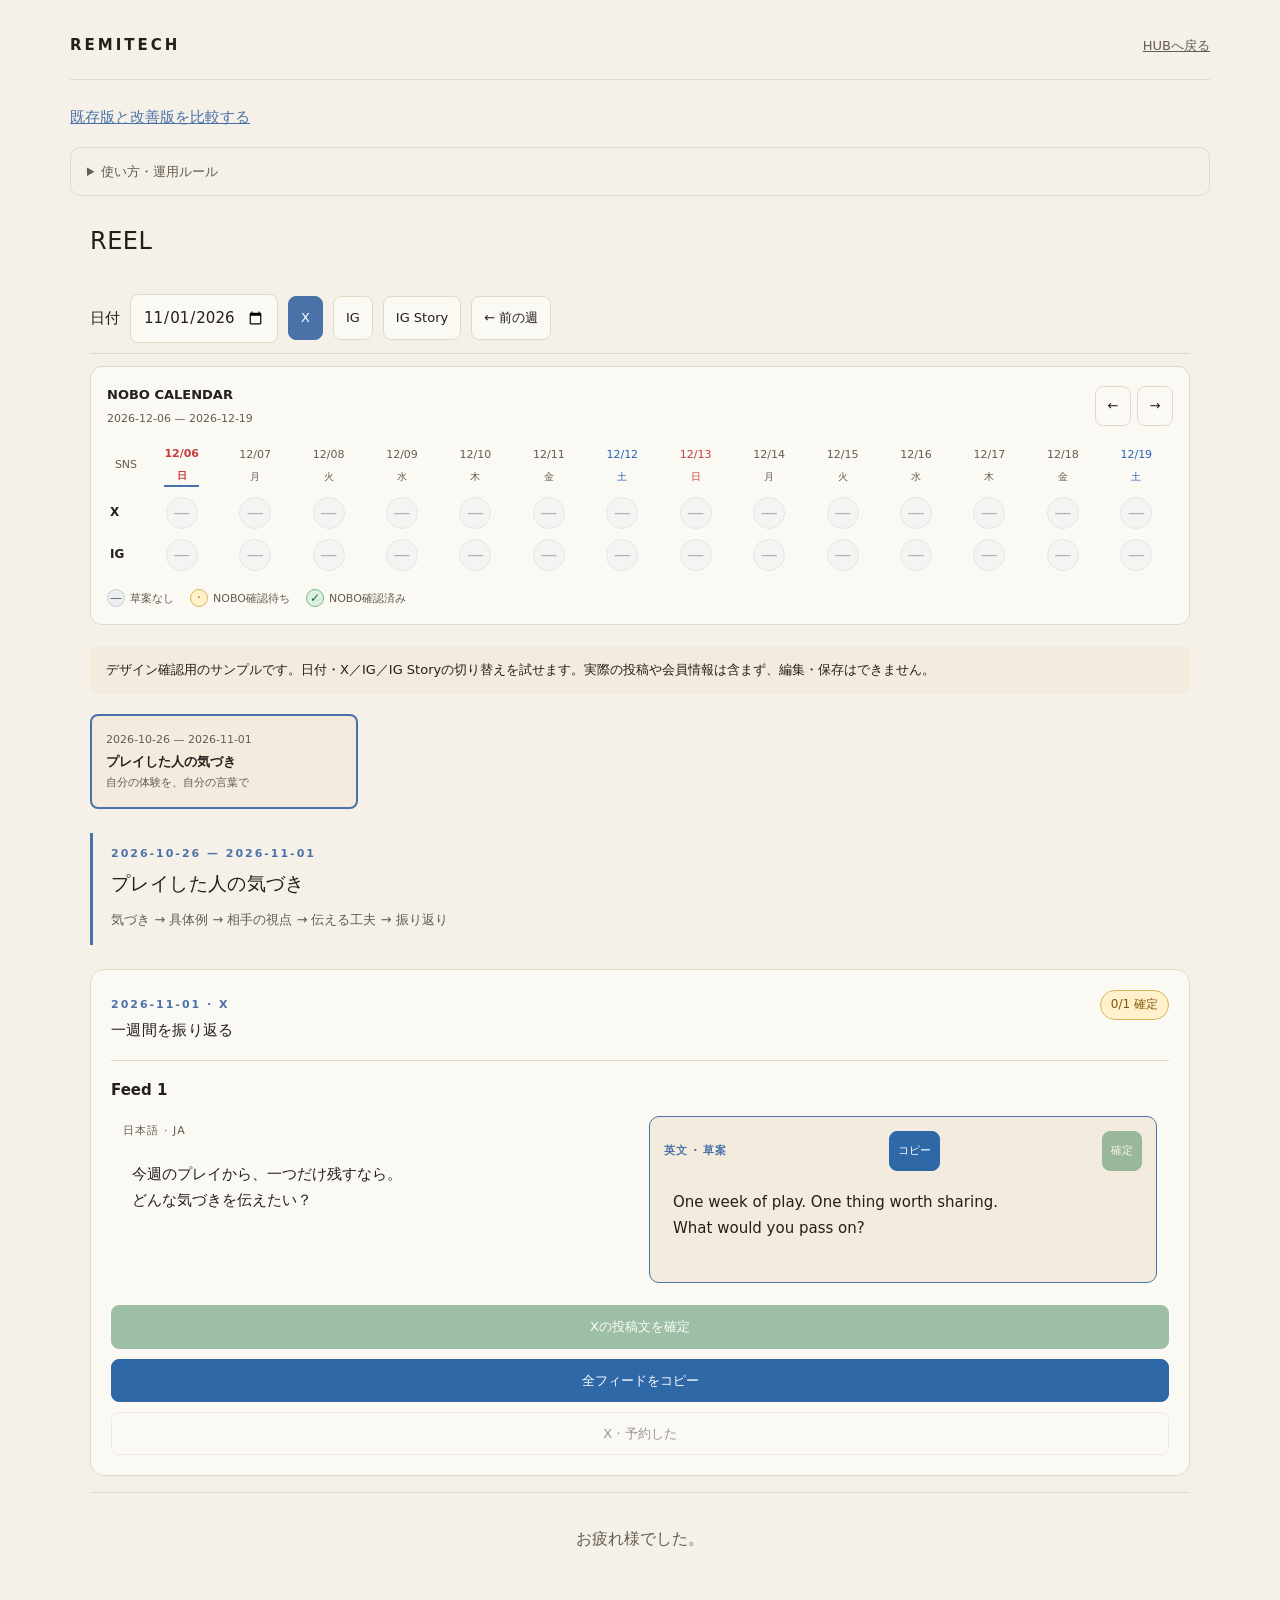
==== posts-preview.html @ 5ea78785 "Remove redundant confirmed badges while retaining green borders" ====
<!doctype html>
<html lang="ja">
<head>
  <meta charset="utf-8">
  <meta name="viewport" content="width=device-width,initial-scale=1">
  <meta name="robots" content="noindex,nofollow">
  <title>準備 / REEL デザイン確認 · REMITECH</title>
  <link rel="stylesheet" href="./reel-editor.css?v=20261020-confirm-border-only">
  <style>
    :root{--bg:#f5f1e9;--surface:#fbf9f4;--line:#e2dac8;--ink:#231f1a;--muted:#645c4e;--wood:#93704b;--todaybg:#f3ebdd;--neon:#2bff88;--neon-ink:#07361b}
    *{box-sizing:border-box}body{margin:0;background:var(--bg);color:var(--ink);font:15px/1.8 "Hiragino Sans","Yu Gothic",system-ui,sans-serif}
    .page{max-width:1180px;margin:auto;padding:32px 20px 70px}.preview-top{display:flex;gap:16px;align-items:center;justify-content:space-between;border-bottom:1px solid var(--line);padding-bottom:20px;margin-bottom:24px}.preview-top b{letter-spacing:.2em}.preview-top a{color:var(--muted);font-size:13px}.reel-editor h2{font-size:24px}

    .comparison-link{margin-bottom:16px}.comparison-link a{color:#4a72a8}.preview-help{padding:12px 16px;border:1px solid var(--line);border-radius:10px;font-size:13px;color:var(--muted)}.preview-help summary{cursor:pointer}
    #preview .reel-editor>p,#preview .re-day>p,#preview .re-actions>p,#preview .re-regenerate>p{display:none}
    #preview .re-actions>button[data-re-action="copy"]{display:none}
  </style>
</head>
<body>
  <main class="page"><header class="preview-top"><b>REMITECH</b><a href="./">HUBへ戻る</a></header><nav class="comparison-link"><a href="./posts-compare.html">既存版と改善版を比較する</a></nav><details class="preview-help"><summary>使い方・運用ルール</summary><p>週ごとに一つの流れを持たせ、連続4週間のテーマを分けます。本文をタップして編集し、コピーボタンで英文をコピーします。IG Storyでは、以前のリンクボタン用フレーズをランダムにコピーできます。NOBO未確認でもコピーできます。SNSで予約を済ませてから予約ボタンを押してください。本文変更後はNOBO確認をリセットします。今回は11月1日までが対象です。</p></details><div id="preview"></div></main>
  <script type="module">
    import {createEditor} from './reel-editor.mjs?v=20261020-confirm-border-only';
    import {addDays,partLabels} from './reel-workflow.mjs';
    const themes=[['プレイした人の気づき','自分の体験を、自分の言葉で'],['レビューがつなぐ出会い','次のプレイヤーの選択につなげる'],['貢献を続ける理由','小さな気づきの積み重ね'],['信頼が育つコミュニティ','違う視点から新しい発見へ']];
    const examples=[
      ['遊んで初めて気づくこと','レビューには、プレイした人だけの気づきがある。\n最近、誰かにすすめたゲームは？','A good review starts with a real experience.\nWhat made you recommend the last game you played?'],
      ['小さな発見を伝える','大きな評価より、小さな発見が役立つこともある。\nそのゲームで最初に心が動いた瞬間は？','Sometimes a small detail says more than a score.\nWhat was the first moment that stayed with you?'],
      ['次の人の視点で考える','自分には当たり前でも、初めての人には大切なヒント。\n遊ぶ前に知りたかったことは？','What felt obvious after playing might help a newcomer.\nWhat do you wish you had known before starting?'],
      ['具体的な一場面から','「面白い」の先にある、一つの場面。\nその瞬間を言葉にしてみよう。','Go one moment beyond “it was fun.”\nWhich scene would you tell a friend about?'],
      ['違う楽しみ方を見つける','同じゲームでも、楽しみ方は一つじゃない。\n誰かのレビューで見つけた発見は？','Same game, different ways to enjoy it.\nHas another player’s review helped you see something new?'],
      ['気づきを持ち寄る','小さな気づきが集まると、ゲームの見え方が少し広がる。','A few small observations can open up a new way to see a game.'],
      ['一週間を振り返る','今週のプレイから、一つだけ残すなら。\nどんな気づきを伝えたい？','One week of play. One thing worth sharing.\nWhat would you pass on?']
    ];
    function samplePost(date,pf,ja,en,checked){
      const labels=partLabels(date,pf);
      const parts=labels.map((label,i)=>({label,
        ja:label==='Comment'?'あなたなら、どんな発見を伝えたい？':i===0?ja:i===1?'小さな気づきが、次に遊ぶ人のヒントになる。':'プレイした体験を、自分の言葉で。\nPLAY → REVIEW → REWARD',
        en:label==='Comment'?'What would you share with the next player?':i===0?en:i===1?'A small detail from your experience can help the next player.':'Your experience. Your own words.\nPLAY → REVIEW → REWARD'}));
      return {ja:parts.map(p=>p.ja).join('\n\n'),en:parts.map(p=>p.en).join('\n\n'),parts,secondReview:checked?{by:'NOBO',kind:'unchanged'}:null};
    }
    const weeks=themes.slice(0,1).map(([theme,angle],i)=>({start:addDays('2026-10-26',i*7),theme,angle,arc:'気づき → 具体例 → 相手の視点 → 伝える工夫 → 振り返り',revision:1,
      days:examples.map(([focus,ja,en],j)=>{const date=addDays('2026-10-26',i*7+j);return {date,focus,posts:{X:samplePost(date,'X',ja,en,j===1),IG:samplePost(date,'IG',ja,en,j===1)}};})}));
    const esc=s=>{const d=document.createElement('div');d.textContent=s??'';return d.innerHTML;};
    const editor=createEditor({view:document.getElementById('preview'),esc,lang:()=> 'ja',active:()=>true,user:()=>null,booked:()=>false,headers:()=>({}),login:()=>{},pullBookings:async()=>{},preview:{weeks,settings:{brief:'REELの体験・レビュー・信頼を、短く具体的な日英の文章で伝える。'},ai:false}});
    editor.render();
  </script>
</body>
</html>
---- reel-editor.css ----
.reel-editor{--accent:#4a72a8;max-width:1100px;margin:24px auto;overflow-wrap:anywhere}
.reel-editor h2,.reel-editor h3{margin:0;font-weight:500;letter-spacing:.02em}
.reel-editor p{margin:8px 0;color:var(--muted);font-size:13px}
.reel-editor button,.reel-editor input,.reel-editor textarea{font:inherit;color:var(--ink);background:var(--surface);border:1px solid var(--line);border-radius:8px;padding:9px 12px;max-width:100%}
.reel-editor button{cursor:pointer;font-size:13px;min-height:40px}
.reel-editor button:hover:not(:disabled){border-color:var(--accent)}
.reel-editor button:focus-visible,.reel-editor textarea:focus-visible,.reel-editor input:focus-visible{outline:2px solid var(--accent);outline-offset:3px}
.reel-editor button:disabled{opacity:.45;cursor:not-allowed}
.reel-editor .re-primary{background:var(--accent);color:white;border-color:var(--accent)}
.re-top,.re-toolbar,.re-review,.re-book{display:flex;align-items:center;gap:10px;flex-wrap:wrap}
.re-top{justify-content:space-between;margin-bottom:20px}
.re-eyebrow{font-size:11px;letter-spacing:.18em;color:var(--accent);font-weight:600}
.re-status{font-size:12px;border:1px solid var(--line);border-radius:20px;padding:3px 10px;display:inline-block}
.re-status[data-ready="true"]{color:#215c99;background:#dcecff;border-color:#86aad3}
.re-status[data-ready="false"]{color:#845409;background:#fff1cb;border-color:#d8b658}
.re-plan{padding:20px;background:var(--surface);border:1px solid var(--line);border-radius:14px;margin:16px 0}
.re-plan summary{cursor:pointer;font-weight:500}
.re-plan label,.re-field{display:block;font-size:12px;color:var(--muted);margin-top:12px}
.re-plan textarea{display:block;width:100%;min-height:90px;margin:6px 0 12px}
.re-weeks{display:grid;grid-template-columns:repeat(4,minmax(0,1fr));gap:10px;margin:20px 0}
.re-weeks button{text-align:left;padding:15px;min-width:0}
.re-weeks button[aria-pressed="true"]{border:2px solid var(--accent);padding:14px;background:var(--todaybg)}
.re-weeks b,.re-weeks small{display:block}
.re-weeks small{color:var(--muted);font-size:11px}
.re-week{border-left:3px solid var(--accent);padding:6px 18px;margin:24px 0}
.re-week h3{font-size:19px}
.re-day{border:1px solid var(--line);border-radius:14px;background:var(--surface);padding:20px;margin:14px 0}
.re-dayhead{display:flex;align-items:flex-start;justify-content:space-between;gap:12px;margin-bottom:14px;flex-wrap:wrap}
.re-dayhead h3{font-size:15px}
.re-drafts{display:grid;grid-template-columns:1fr 1fr;gap:18px}
.re-drafts>div{min-width:0}
.re-three{grid-template-columns:1fr 1fr 1.15fr}
.re-three>section{min-width:0}
.re-nobo-field{padding:14px;border:1px solid var(--accent);border-radius:10px;background:var(--todaybg)}
.re-field-label{font-size:11px;letter-spacing:.1em;color:var(--accent);font-weight:600}
.re-nobo-field .re-toolbar{justify-content:space-between;gap:6px}
.re-nobo-field .re-toolbar button{font-size:11px;padding:5px 8px}
.reel-editor .re-nobo-copy{display:block;width:100%;text-align:left;border:0;background:transparent;padding:10px 0;white-space:normal}
.reel-editor .re-nobo-copy:disabled{opacity:1;cursor:default}
.re-nobo-copy .re-text{display:block;margin-bottom:0}
.re-story .re-toolbar{margin:18px 0}.re-story-choices{display:flex;gap:8px;flex-wrap:wrap;margin-top:12px}.re-story [data-story-result]{white-space:pre-wrap;color:var(--ink)}
.re-drafts label{font-size:11px;letter-spacing:.1em;color:var(--muted)}
.re-text{white-space:pre-wrap;line-height:1.8;font-size:14px;margin:8px 0 16px}
.re-drafts textarea{width:100%;min-height:200px;resize:vertical;line-height:1.7}
.re-review{padding:12px 0;border-top:1px solid var(--line);font-size:12px}
.re-review span{color:var(--muted)}
.re-actions{display:grid;grid-template-columns:minmax(0,1fr);gap:10px;margin-top:10px}
.re-book button[aria-pressed="true"]{background:var(--neon);border-color:var(--neon);color:var(--neon-ink)}
.re-notice{padding:12px 16px;background:var(--todaybg);border-radius:8px;font-size:13px;margin:12px 0}
.re-notice[role="alert"]{border:1px solid var(--wood)}
.re-datebar{background:var(--bg);padding:10px 0;border-bottom:1px solid var(--line)}
.re-datebar button[aria-pressed="true"]{border-color:var(--accent);background:var(--accent);color:white}
.re-day{scroll-margin-top:100px}
.re-part{border-top:1px solid var(--line);padding-top:16px;margin-top:16px}
.re-part small{color:var(--muted);font-size:11px}
.re-regenerate{border-top:1px solid var(--line);padding-top:12px}
.re-regenerate summary{cursor:pointer;font-size:13px}
.re-regenerate input{display:block;width:100%;margin:8px 0}
.re-nobo label{display:block;margin-top:12px}
.re-nobo textarea{width:100%;min-height:160px;display:block;margin:8px 0}
.re-nobo-dialog{width:min(760px,94vw);max-height:90vh;overflow:auto;background:var(--surface);color:var(--ink);border:1px solid var(--line);border-radius:16px;padding:24px}
.re-nobo-dialog::backdrop{background:rgb(0 0 0 / .4)}
.re-more{text-align:center;padding:24px}
.re-empty{text-align:center;padding:45px 15px;border:1px dashed var(--line);border-radius:14px}
@media(max-width:650px){.re-weeks{display:flex;overflow-x:auto;scroll-snap-type:x proximity;padding-bottom:6px}.re-weeks button{flex:0 0 75%;scroll-snap-align:start}.re-weeks button small:last-child{display:none}.re-drafts{grid-template-columns:1fr}.re-day{padding:16px}.re-top h2{font-size:21px}.re-book{align-items:stretch}.re-book button{flex:1}.re-plan{padding:16px}.re-week{margin:16px 0}.re-week h3{font-size:17px}}

.re-review button[aria-pressed="true"]{background:var(--accent);border-color:var(--accent);color:white}

.re-check-overview{border:1px solid var(--line);border-radius:12px;padding:16px;margin:12px 0 20px;background:var(--surface)}
.re-check-title{display:block;font-size:13px;margin-bottom:12px}
.re-check-scroll{overflow-x:auto;padding:3px 3px 8px}
.re-check-grid{display:grid;grid-template-columns:32px repeat(14,minmax(36px,1fr));gap:10px 6px;align-items:center;justify-items:center;min-width:640px}
.re-check-corner,.re-check-date{font-size:11px;color:var(--muted);white-space:nowrap}
.re-check-date[data-today="true"]{font-weight:700;color:var(--ink);border-bottom:2px solid var(--accent)}
.re-check-channel{font-size:12px;justify-self:start}
.re-check-grid .re-check-circle{width:32px;height:32px;min-height:0;padding:0;border-radius:50%;font-size:17px;line-height:1;display:flex;align-items:center;justify-content:center;border:1px solid transparent}
.re-check-circle[data-status="empty"],.re-check-legend i[data-status="empty"]{background:#edf0f2;color:#59616a;border-color:#c9cfd5}
.re-check-circle[data-status="pending"],.re-check-legend i[data-status="pending"]{background:#fff1cb;color:#845409;border-color:#d8b658}
.re-check-circle[data-status="checked"],.re-check-legend i[data-status="checked"]{background:#daf1df;color:#216739;border-color:#7bb68b}
.re-check-circle[data-status="corrected"],.re-check-legend i[data-status="corrected"]{background:#daf1df;color:#216739;border-color:#7bb68b}
.re-check-grid .re-check-circle[aria-pressed="true"]{outline:2px solid var(--ink);outline-offset:2px}
.re-check-grid .re-check-circle:disabled{opacity:.45;cursor:default}
.re-check-legend{display:flex;gap:8px 16px;flex-wrap:wrap;margin-top:10px;font-size:11px;color:var(--muted)}
.re-check-legend span{display:flex;align-items:center;gap:5px}
.re-check-legend i{display:inline-flex;width:18px;height:18px;border:1px solid;border-radius:50%;align-items:center;justify-content:center;font-style:normal;font-size:12px}
@media(max-width:650px){.re-check-overview{padding:12px}.re-check-scroll{scrollbar-width:thin}}

.re-nobo-field button[data-re-action="confirmPart"][aria-pressed="true"]{background:#215c99;color:white;border-color:#215c99}

.re-date-controls{background:var(--bg);padding-bottom:1px}
.re-date-controls .re-check-overview{margin-bottom:8px}
.re-day{scroll-margin-top:100px}


.reel-editor .re-inline-text{display:block;width:100%;text-align:left;white-space:pre-wrap;padding:10px 8px;border:1px solid transparent;background:transparent;cursor:text;font:inherit;line-height:1.7}
.reel-editor .re-inline-text:hover:not(:disabled){background:var(--surface);border-color:var(--line)}
.reel-editor .re-inline-text:disabled{opacity:1;cursor:default}
.reel-editor [data-re-inline]{display:block;width:100%;min-height:150px;margin:8px 0;padding:10px;line-height:1.7;box-sizing:border-box}
.reel-editor .re-part-copy{font-size:12px;min-height:32px;padding:5px 10px;margin-top:6px}

.re-check-date{display:flex;flex-direction:column;align-items:center;gap:3px}
.re-check-date small{font-size:10px;color:inherit}
.re-check-date[data-weekday="6"],.re-check-date[data-weekday="6"][data-today="true"]{color:#2563b5}
.re-check-date[data-weekday="0"],.re-check-date[data-weekday="0"][data-today="true"]{color:#c43c3c}

.re-check-header{display:flex;align-items:center;justify-content:space-between;gap:12px;margin-bottom:12px}
.re-check-header .re-check-title{margin-bottom:3px}
.re-check-range{display:block;font-size:11px;color:var(--muted)}
.re-check-header .re-toolbar{flex-wrap:nowrap;gap:6px}
.re-check-header button{min-width:36px;padding:6px 10px}

.re-edit-footer{display:flex;justify-content:space-between;align-items:flex-end;gap:10px;margin-top:10px}
.re-edit-footer>.re-toolbar{justify-content:flex-end;flex:1}
.re-edit-footer>button{align-self:flex-end}

.re-story-link,.re-story-random{margin-top:10px}

.reel-editor button:is([data-re-action="confirmPart"],[data-re-action="confirmDay"]){background:#2d7b49;border-color:#2d7b49;color:white}
.reel-editor button:is([data-re-action="confirmPart"],[data-re-action="confirmDay"])[aria-pressed="true"]{background:#205c36;border-color:#205c36;color:white}
.reel-editor button:is([data-re-action="copy"],[data-re-action="copyPart"],[data-re-action="copyFeeds"],[data-re-action="storyUrl"],[data-re-action="storyRandom"],[data-re-action="storyItem"],[data-re-action="bookmark"]){background:#2e68a7;border-color:#2e68a7;color:white}
.re-weekend-end{text-align:center;padding:32px 16px;margin:16px 0;border-top:1px solid var(--line);font-size:16px;color:var(--muted)}

.re-drafts[data-confirmed]{border:2px solid transparent;border-radius:12px;padding:10px}
.re-drafts[data-confirmed="true"]{border-color:#2d7b49;background:color-mix(in srgb,#2d7b49 10%,var(--surface,#fff))}
.re-dayhead .re-status[data-ready="true"]{color:#205c36;background:#daf1df;border-color:#7bb68b;font-weight:700}
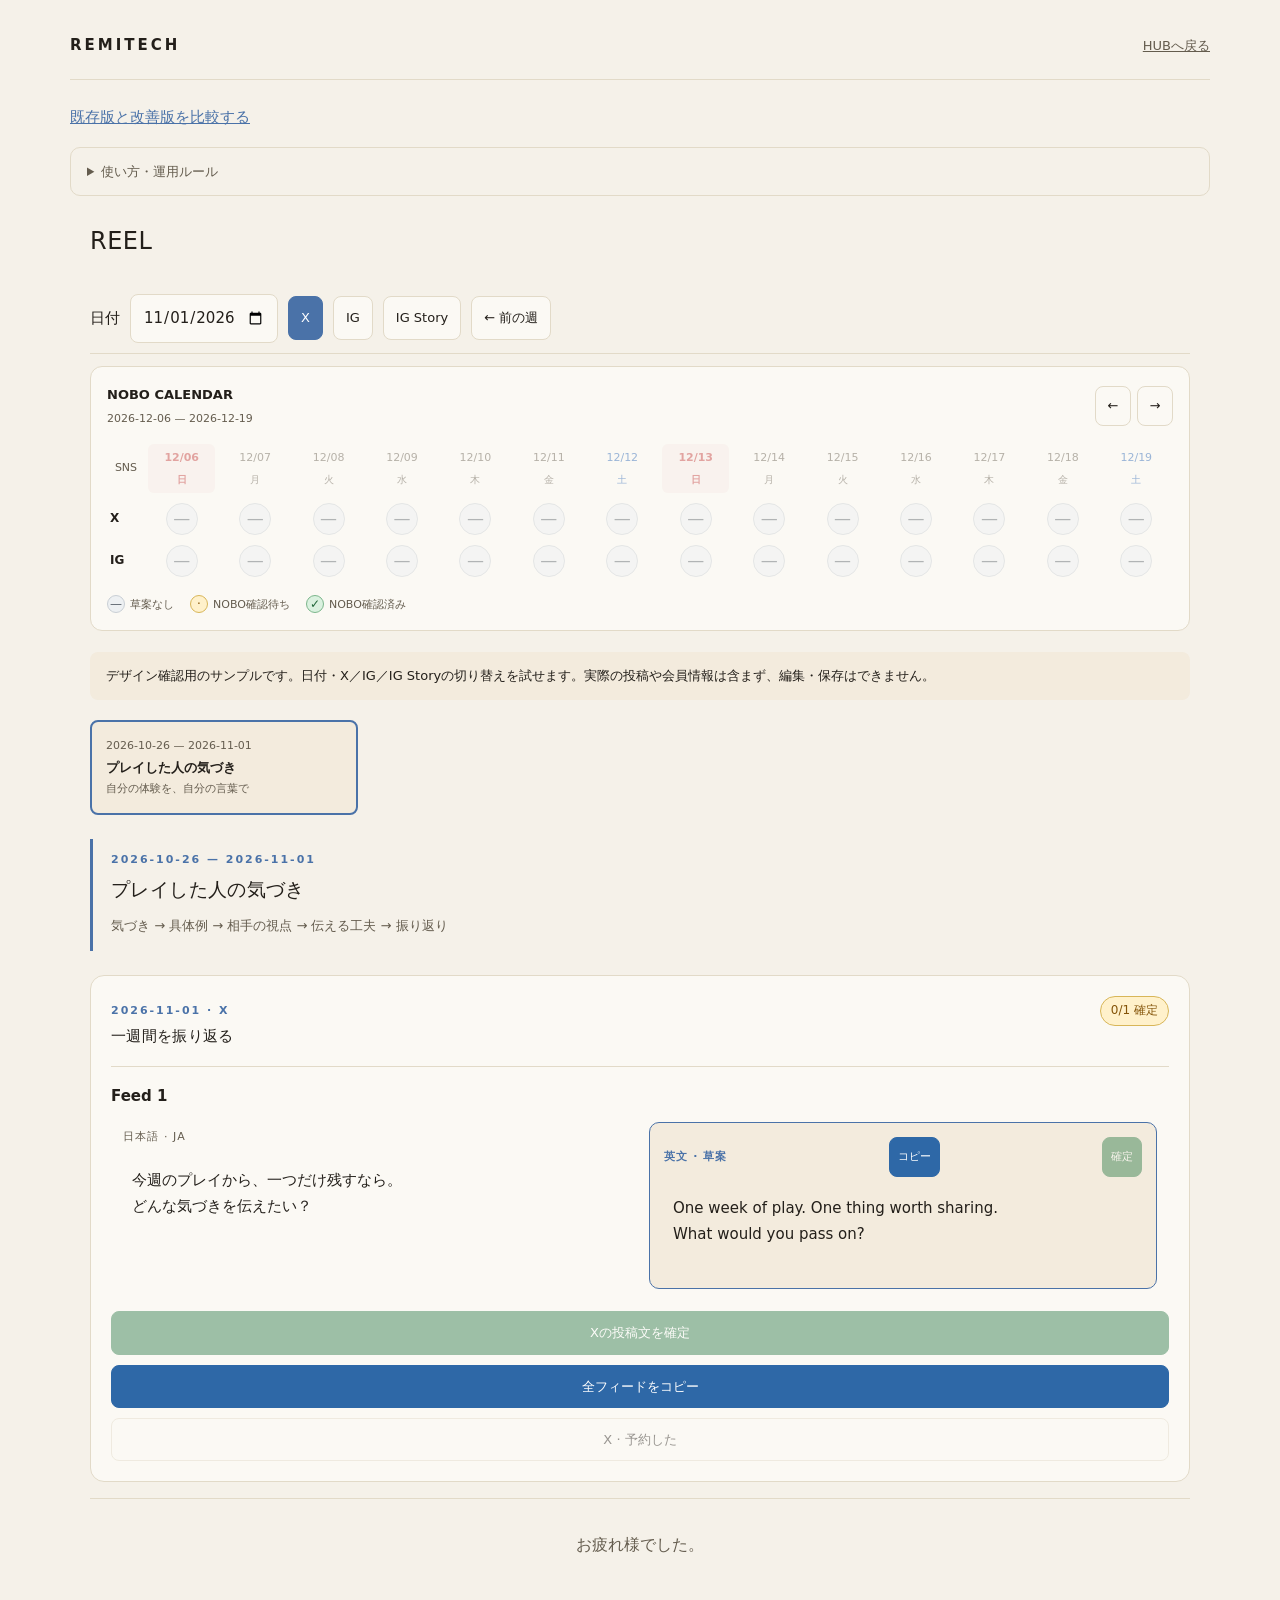
==== commit 35fe0f1a: "Add shared calendar holidays with Korean public holiday names" ====
--- a/posts-preview.html
+++ b/posts-preview.html
@@ -5,7 +5,7 @@
   <meta name="viewport" content="width=device-width,initial-scale=1">
   <meta name="robots" content="noindex,nofollow">
   <title>準備 / REEL デザイン確認 · REMITECH</title>
-  <link rel="stylesheet" href="./reel-editor.css?v=20261020-confirm-border-only">
+  <link rel="stylesheet" href="./reel-editor.css?v=20261020-korean-holidays">
   <style>
     :root{--bg:#f5f1e9;--surface:#fbf9f4;--line:#e2dac8;--ink:#231f1a;--muted:#645c4e;--wood:#93704b;--todaybg:#f3ebdd;--neon:#2bff88;--neon-ink:#07361b}
     *{box-sizing:border-box}body{margin:0;background:var(--bg);color:var(--ink);font:15px/1.8 "Hiragino Sans","Yu Gothic",system-ui,sans-serif}
@@ -19,7 +19,7 @@
 <body>
   <main class="page"><header class="preview-top"><b>REMITECH</b><a href="./">HUBへ戻る</a></header><nav class="comparison-link"><a href="./posts-compare.html">既存版と改善版を比較する</a></nav><details class="preview-help"><summary>使い方・運用ルール</summary><p>週ごとに一つの流れを持たせ、連続4週間のテーマを分けます。本文をタップして編集し、コピーボタンで英文をコピーします。IG Storyでは、以前のリンクボタン用フレーズをランダムにコピーできます。NOBO未確認でもコピーできます。SNSで予約を済ませてから予約ボタンを押してください。本文変更後はNOBO確認をリセットします。今回は11月1日までが対象です。</p></details><div id="preview"></div></main>
   <script type="module">
-    import {createEditor} from './reel-editor.mjs?v=20261020-confirm-border-only';
+    import {createEditor} from './reel-editor.mjs?v=20261020-korean-holidays';
     import {addDays,partLabels} from './reel-workflow.mjs';
     const themes=[['プレイした人の気づき','自分の体験を、自分の言葉で'],['レビューがつなぐ出会い','次のプレイヤーの選択につなげる'],['貢献を続ける理由','小さな気づきの積み重ね'],['信頼が育つコミュニティ','違う視点から新しい発見へ']];
     const examples=[
--- a/reel-editor.css
+++ b/reel-editor.css
@@ -123,3 +123,12 @@
 .re-drafts[data-confirmed]{border:2px solid transparent;border-radius:12px;padding:10px}
 .re-drafts[data-confirmed="true"]{border-color:#2d7b49;background:color-mix(in srgb,#2d7b49 10%,var(--surface,#fff))}
 .re-dayhead .re-status[data-ready="true"]{color:#205c36;background:#daf1df;border-color:#7bb68b;font-weight:700}
+
+.reel-editor button:is([data-re-action="confirmPart"],[data-re-action="confirmDay"])[data-admin-confirm="true"]{background:#b43232;border-color:#b43232;color:white}
+.reel-editor button:is([data-re-action="confirmPart"],[data-re-action="confirmDay"])[data-admin-confirm="true"][aria-pressed="true"]{background:#8f2525;border-color:#8f2525}
+
+.re-check-grid button.re-check-date{padding:3px 2px;min-height:40px;background:transparent;border:1px solid transparent;border-radius:6px;font-size:11px;color:var(--muted);width:100%}
+.re-check-grid button.re-check-date:hover:not(:disabled){border-color:var(--line)}
+.re-check-grid button.re-check-date[data-weekday="6"]{color:#2563b5}
+.re-check-grid button.re-check-date[data-weekday="0"],.re-check-grid button.re-check-date[data-holiday="true"]{color:#c43c3c}
+.re-check-grid button.re-check-date:is([data-weekday="0"],[data-holiday="true"]){background:color-mix(in srgb,#c43c3c 7%,transparent);font-weight:700}
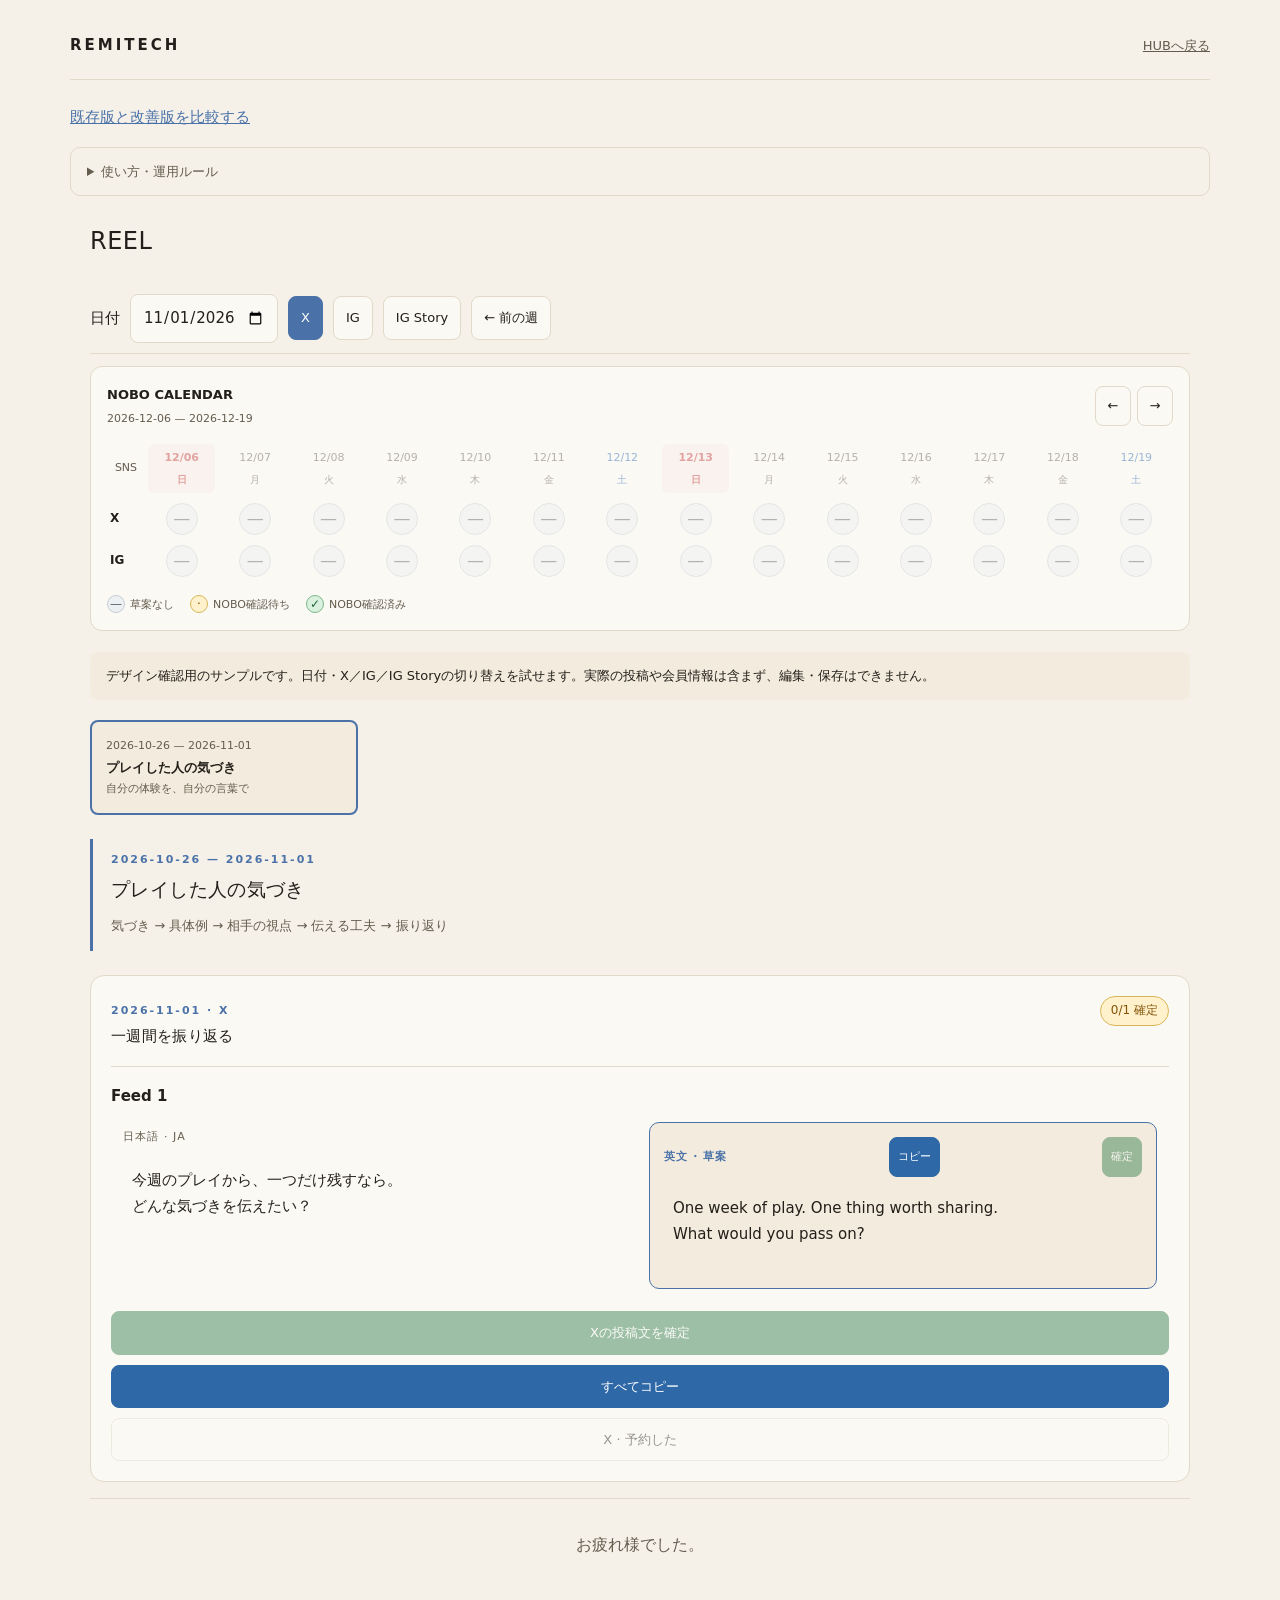
==== commit 3c9ba38c: "Include posting date and bilingual feeds and comments in bulk copy" ====
--- a/posts-preview.html
+++ b/posts-preview.html
@@ -5,7 +5,7 @@
   <meta name="viewport" content="width=device-width,initial-scale=1">
   <meta name="robots" content="noindex,nofollow">
   <title>準備 / REEL デザイン確認 · REMITECH</title>
-  <link rel="stylesheet" href="./reel-editor.css?v=20261020-korean-holidays">
+  <link rel="stylesheet" href="./reel-editor.css?v=20261020-copy-all">
   <style>
     :root{--bg:#f5f1e9;--surface:#fbf9f4;--line:#e2dac8;--ink:#231f1a;--muted:#645c4e;--wood:#93704b;--todaybg:#f3ebdd;--neon:#2bff88;--neon-ink:#07361b}
     *{box-sizing:border-box}body{margin:0;background:var(--bg);color:var(--ink);font:15px/1.8 "Hiragino Sans","Yu Gothic",system-ui,sans-serif}
@@ -19,7 +19,7 @@
 <body>
   <main class="page"><header class="preview-top"><b>REMITECH</b><a href="./">HUBへ戻る</a></header><nav class="comparison-link"><a href="./posts-compare.html">既存版と改善版を比較する</a></nav><details class="preview-help"><summary>使い方・運用ルール</summary><p>週ごとに一つの流れを持たせ、連続4週間のテーマを分けます。本文をタップして編集し、コピーボタンで英文をコピーします。IG Storyでは、以前のリンクボタン用フレーズをランダムにコピーできます。NOBO未確認でもコピーできます。SNSで予約を済ませてから予約ボタンを押してください。本文変更後はNOBO確認をリセットします。今回は11月1日までが対象です。</p></details><div id="preview"></div></main>
   <script type="module">
-    import {createEditor} from './reel-editor.mjs?v=20261020-korean-holidays';
+    import {createEditor} from './reel-editor.mjs?v=20261020-copy-all';
     import {addDays,partLabels} from './reel-workflow.mjs';
     const themes=[['プレイした人の気づき','自分の体験を、自分の言葉で'],['レビューがつなぐ出会い','次のプレイヤーの選択につなげる'],['貢献を続ける理由','小さな気づきの積み重ね'],['信頼が育つコミュニティ','違う視点から新しい発見へ']];
     const examples=[
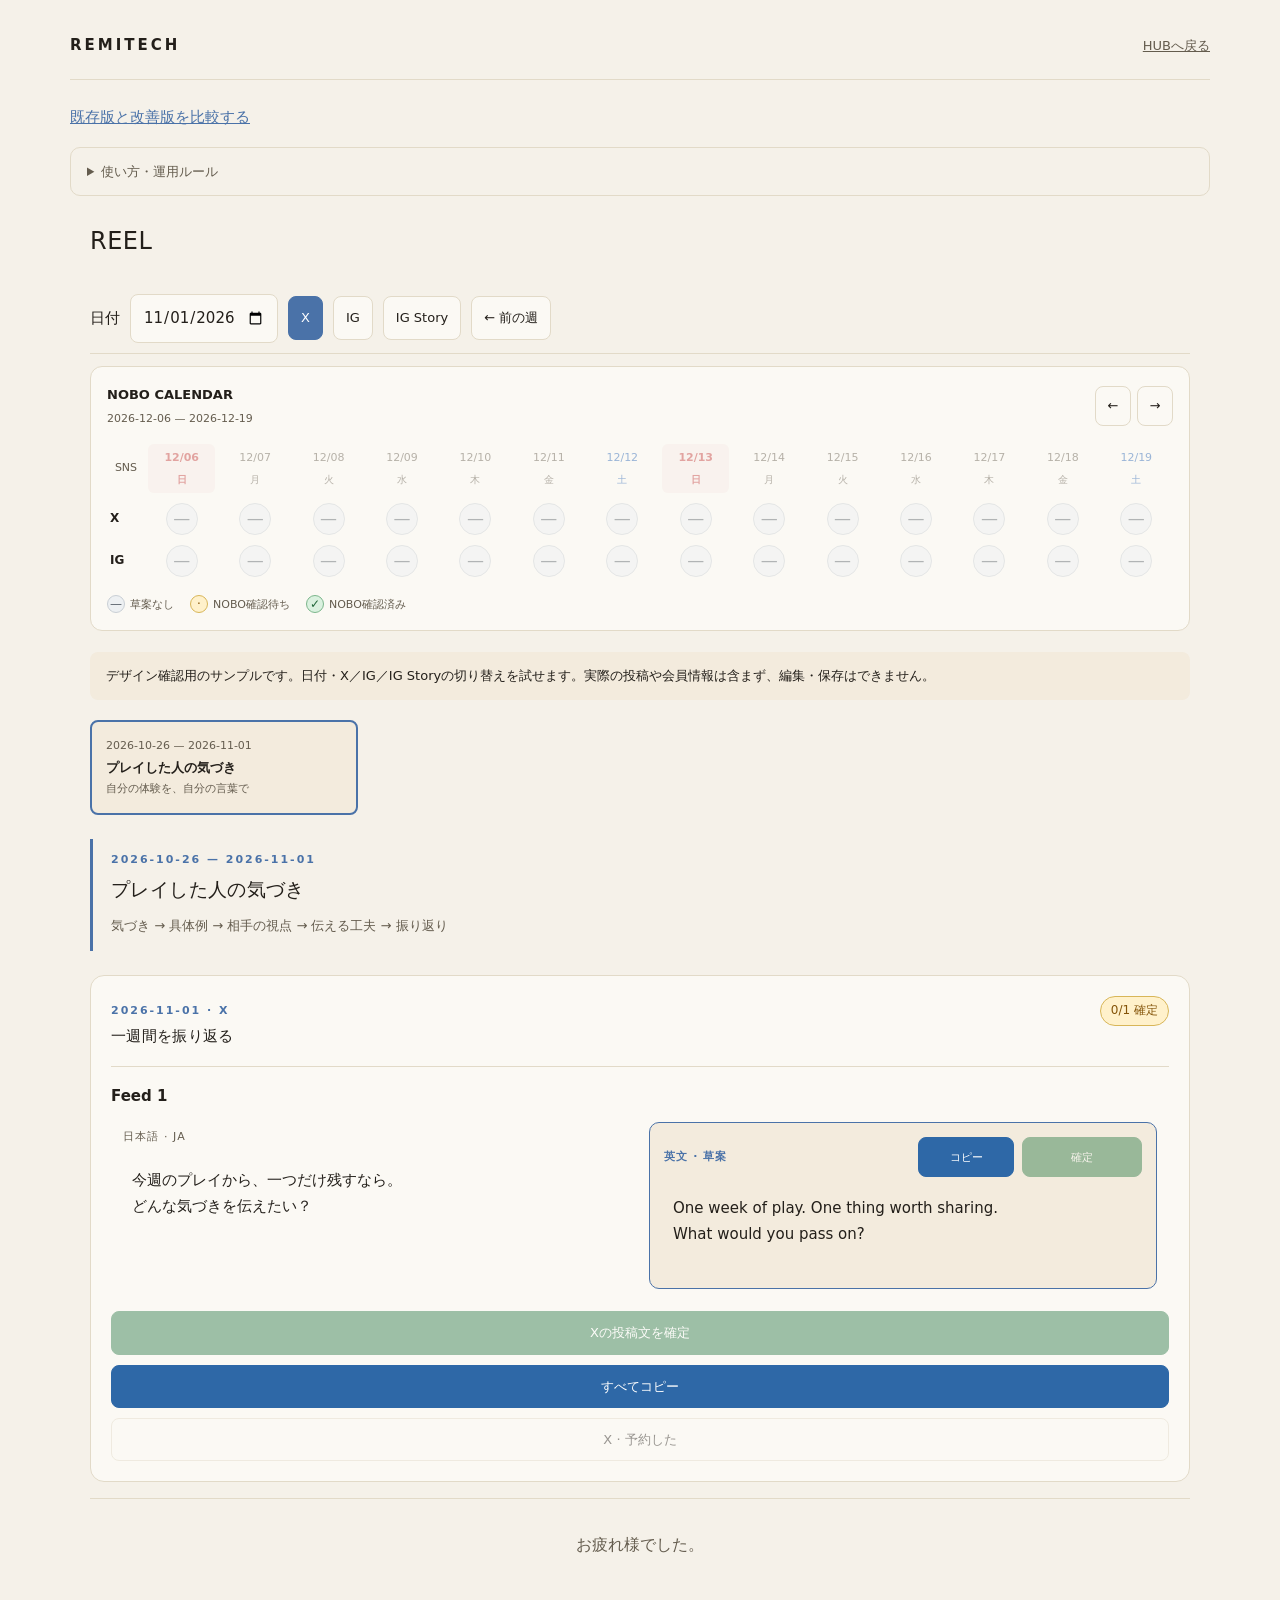
==== commit 1ffc3cc0: "Keep action buttons aligned and show stable inverted copy feedback" ====
--- a/posts-preview.html
+++ b/posts-preview.html
@@ -5,7 +5,7 @@
   <meta name="viewport" content="width=device-width,initial-scale=1">
   <meta name="robots" content="noindex,nofollow">
   <title>準備 / REEL デザイン確認 · REMITECH</title>
-  <link rel="stylesheet" href="./reel-editor.css?v=20261020-copy-all">
+  <link rel="stylesheet" href="./reel-editor.css?v=20261020-copy-feedback">
   <style>
     :root{--bg:#f5f1e9;--surface:#fbf9f4;--line:#e2dac8;--ink:#231f1a;--muted:#645c4e;--wood:#93704b;--todaybg:#f3ebdd;--neon:#2bff88;--neon-ink:#07361b}
     *{box-sizing:border-box}body{margin:0;background:var(--bg);color:var(--ink);font:15px/1.8 "Hiragino Sans","Yu Gothic",system-ui,sans-serif}
@@ -19,7 +19,7 @@
 <body>
   <main class="page"><header class="preview-top"><b>REMITECH</b><a href="./">HUBへ戻る</a></header><nav class="comparison-link"><a href="./posts-compare.html">既存版と改善版を比較する</a></nav><details class="preview-help"><summary>使い方・運用ルール</summary><p>週ごとに一つの流れを持たせ、連続4週間のテーマを分けます。本文をタップして編集し、コピーボタンで英文をコピーします。IG Storyでは、以前のリンクボタン用フレーズをランダムにコピーできます。NOBO未確認でもコピーできます。SNSで予約を済ませてから予約ボタンを押してください。本文変更後はNOBO確認をリセットします。今回は11月1日までが対象です。</p></details><div id="preview"></div></main>
   <script type="module">
-    import {createEditor} from './reel-editor.mjs?v=20261020-copy-all';
+    import {createEditor} from './reel-editor.mjs?v=20261020-copy-feedback';
     import {addDays,partLabels} from './reel-workflow.mjs';
     const themes=[['プレイした人の気づき','自分の体験を、自分の言葉で'],['レビューがつなぐ出会い','次のプレイヤーの選択につなげる'],['貢献を続ける理由','小さな気づきの積み重ね'],['信頼が育つコミュニティ','違う視点から新しい発見へ']];
     const examples=[
--- a/reel-editor.css
+++ b/reel-editor.css
@@ -132,3 +132,10 @@
 .re-check-grid button.re-check-date[data-weekday="6"]{color:#2563b5}
 .re-check-grid button.re-check-date[data-weekday="0"],.re-check-grid button.re-check-date[data-holiday="true"]{color:#c43c3c}
 .re-check-grid button.re-check-date:is([data-weekday="0"],[data-holiday="true"]){background:color-mix(in srgb,#c43c3c 7%,transparent);font-weight:700}
+
+.re-field-header{display:grid;grid-template-columns:minmax(0,1fr) 224px;align-items:start;gap:8px;margin-bottom:8px}
+.re-field-header>.re-field-label{min-width:0;overflow:hidden;text-overflow:ellipsis;white-space:nowrap;line-height:40px}
+.re-field-actions{display:grid;grid-template-columns:96px 120px;gap:8px;justify-self:end;max-width:100%}
+.reel-editor .re-field-actions button{box-sizing:border-box;width:100%;height:40px;min-height:40px;padding:4px 6px;font-size:11px;line-height:15px;white-space:normal}
+.reel-editor button[data-copied="true"]{background:white!important;color:#2e68a7!important;border-color:#2e68a7!important;overflow:hidden}
+@media(max-width:900px){.re-field-header{grid-template-columns:minmax(0,1fr)}.re-field-header>.re-field-label{line-height:18px;height:18px}.re-field-actions{width:min(224px,100%);grid-template-columns:minmax(0,3fr) minmax(0,4fr)}}
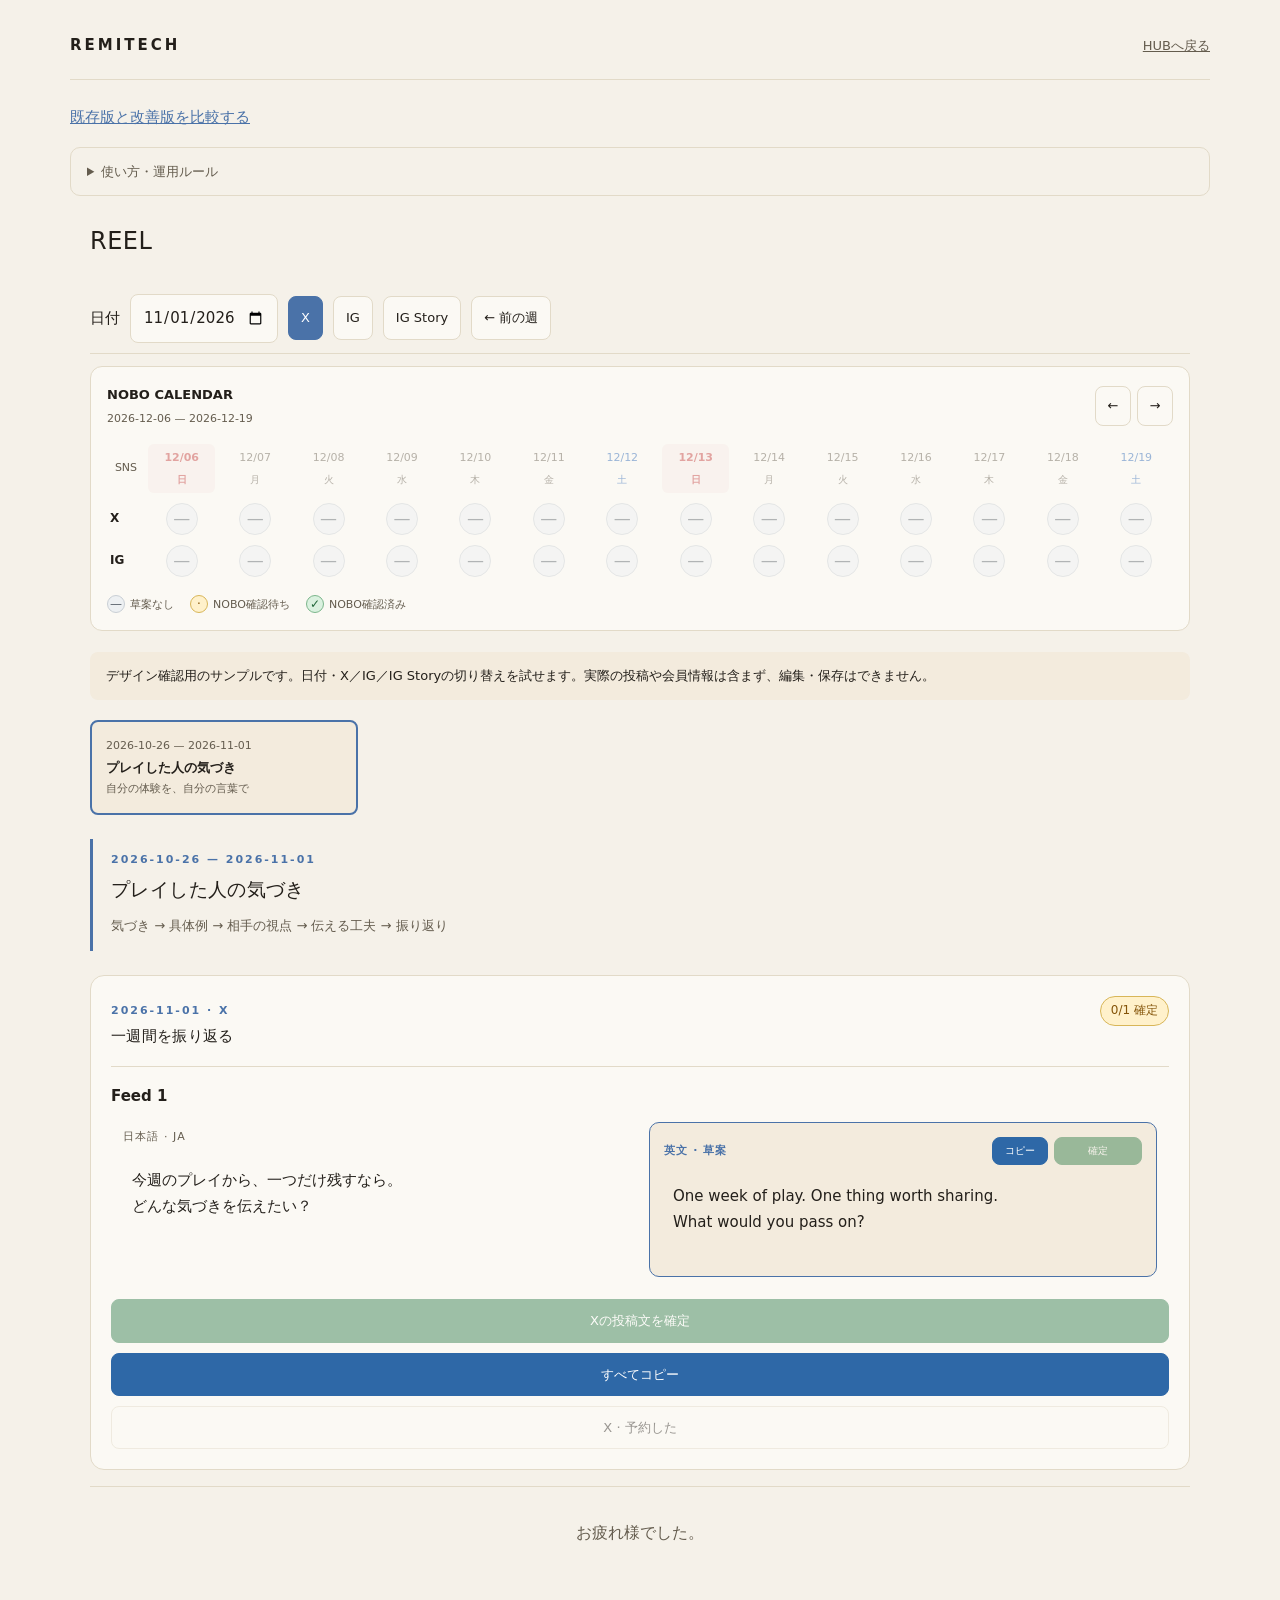
==== commit 87546a62: "Make feed actions compact beside the English heading" ====
--- a/posts-preview.html
+++ b/posts-preview.html
@@ -5,7 +5,7 @@
   <meta name="viewport" content="width=device-width,initial-scale=1">
   <meta name="robots" content="noindex,nofollow">
   <title>準備 / REEL デザイン確認 · REMITECH</title>
-  <link rel="stylesheet" href="./reel-editor.css?v=20261020-copy-feedback">
+  <link rel="stylesheet" href="./reel-editor.css?v=20261020-compact-actions">
   <style>
     :root{--bg:#f5f1e9;--surface:#fbf9f4;--line:#e2dac8;--ink:#231f1a;--muted:#645c4e;--wood:#93704b;--todaybg:#f3ebdd;--neon:#2bff88;--neon-ink:#07361b}
     *{box-sizing:border-box}body{margin:0;background:var(--bg);color:var(--ink);font:15px/1.8 "Hiragino Sans","Yu Gothic",system-ui,sans-serif}
@@ -19,7 +19,7 @@
 <body>
   <main class="page"><header class="preview-top"><b>REMITECH</b><a href="./">HUBへ戻る</a></header><nav class="comparison-link"><a href="./posts-compare.html">既存版と改善版を比較する</a></nav><details class="preview-help"><summary>使い方・運用ルール</summary><p>週ごとに一つの流れを持たせ、連続4週間のテーマを分けます。本文をタップして編集し、コピーボタンで英文をコピーします。IG Storyでは、以前のリンクボタン用フレーズをランダムにコピーできます。NOBO未確認でもコピーできます。SNSで予約を済ませてから予約ボタンを押してください。本文変更後はNOBO確認をリセットします。今回は11月1日までが対象です。</p></details><div id="preview"></div></main>
   <script type="module">
-    import {createEditor} from './reel-editor.mjs?v=20261020-copy-feedback';
+    import {createEditor} from './reel-editor.mjs?v=20261020-compact-actions';
     import {addDays,partLabels} from './reel-workflow.mjs';
     const themes=[['プレイした人の気づき','自分の体験を、自分の言葉で'],['レビューがつなぐ出会い','次のプレイヤーの選択につなげる'],['貢献を続ける理由','小さな気づきの積み重ね'],['信頼が育つコミュニティ','違う視点から新しい発見へ']];
     const examples=[
--- a/reel-editor.css
+++ b/reel-editor.css
@@ -133,9 +133,15 @@
 .re-check-grid button.re-check-date[data-weekday="0"],.re-check-grid button.re-check-date[data-holiday="true"]{color:#c43c3c}
 .re-check-grid button.re-check-date:is([data-weekday="0"],[data-holiday="true"]){background:color-mix(in srgb,#c43c3c 7%,transparent);font-weight:700}
 
-.re-field-header{display:grid;grid-template-columns:minmax(0,1fr) 224px;align-items:start;gap:8px;margin-bottom:8px}
-.re-field-header>.re-field-label{min-width:0;overflow:hidden;text-overflow:ellipsis;white-space:nowrap;line-height:40px}
-.re-field-actions{display:grid;grid-template-columns:96px 120px;gap:8px;justify-self:end;max-width:100%}
-.reel-editor .re-field-actions button{box-sizing:border-box;width:100%;height:40px;min-height:40px;padding:4px 6px;font-size:11px;line-height:15px;white-space:normal}
+.re-field-header{display:grid;grid-template-columns:minmax(0,1fr) 150px;align-items:center;gap:6px;margin-bottom:8px}
+.re-field-header>.re-field-label{min-width:0;overflow:hidden;text-overflow:ellipsis;white-space:nowrap;line-height:28px}
+.re-field-actions{display:grid;grid-template-columns:56px 88px;gap:6px;justify-self:end;width:150px}
+.reel-editor .re-field-actions button{box-sizing:border-box;width:100%;height:28px;min-height:28px;padding:2px 3px;font-size:10px;line-height:12px;white-space:nowrap;overflow:hidden;text-overflow:ellipsis}
 .reel-editor button[data-copied="true"]{background:white!important;color:#2e68a7!important;border-color:#2e68a7!important;overflow:hidden}
-@media(max-width:900px){.re-field-header{grid-template-columns:minmax(0,1fr)}.re-field-header>.re-field-label{line-height:18px;height:18px}.re-field-actions{width:min(224px,100%);grid-template-columns:minmax(0,3fr) minmax(0,4fr)}}
+
+.reel-editor button{transition:background-color .12s ease,border-color .12s ease,filter .12s ease}
+@media(hover:hover){
+  .reel-editor .re-inline-text:hover:not(:disabled){background:color-mix(in srgb,var(--accent) 8%,var(--surface,#fff));border-color:var(--accent)}
+  .reel-editor button:not(.re-inline-text):not(:disabled):not([data-copied="true"]):hover{filter:brightness(.9)}
+}
+@media(prefers-reduced-motion:reduce){.reel-editor button{transition:none}}
